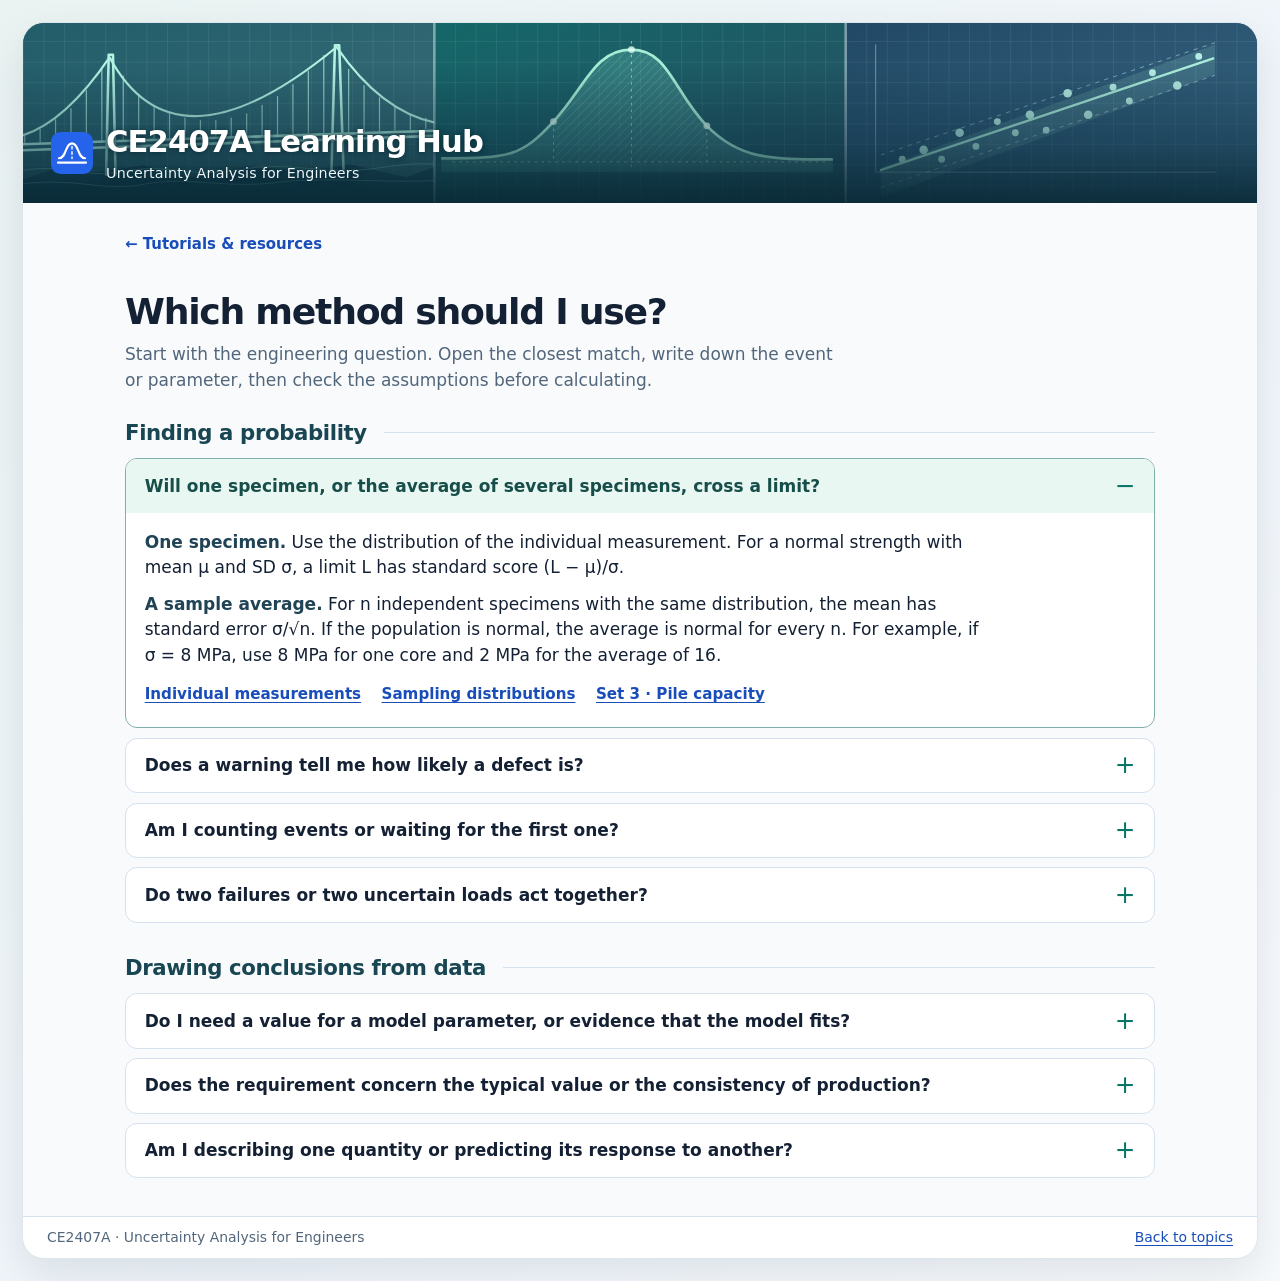
==== study-guide.html @ 6c3f40c8 "Build the CE2407A revision hub from current lecture and blended-learning notes" ====
<!doctype html>
<html lang="en">
<head>
  <meta charset="utf-8">
  <meta name="viewport" content="width=device-width,initial-scale=1">
  <meta name="theme-color" content="#163b50">
  <meta name="description" content="Choose a CE2407A probability or statistical method from the engineering question, check its assumptions, and practise it.">
  <title>Which method should I use? · CE2407A Learning Hub</title>
  <link rel="icon" href="assets/mark.svg" type="image/svg+xml">
  <link rel="stylesheet" href="styles.css">
  <style>
    .guide {max-width:1030px;margin:auto}
    .guide header {margin:1rem 0 1.5rem}
    .guide header p {max-width:67ch;color:var(--muted);margin-top:.5rem}
    .guide section + section {margin-top:1.8rem}
    .guide h2 {display:flex;align-items:center;gap:1rem;color:#184653;margin-bottom:.7rem}
    .guide h2::after {content:"";flex:1;height:1px;background:var(--edge)}
    .guide details {border:1px solid var(--edge);border-radius:12px;margin:.55rem 0;background:white}
    .guide details[open] {border-color:#81afa9}
    .guide summary {list-style:none;cursor:pointer;padding:.85rem 1.1rem;display:flex;align-items:center;justify-content:space-between;gap:1rem;font-weight:670;line-height:1.45}
    .guide summary::-webkit-details-marker {display:none}
    .guide summary::after {content:"+";flex:none;font:1.45rem/1 system-ui,sans-serif;color:var(--teal)}
    .guide details[open] summary::after {content:"−"}
    .guide details[open] summary {background:var(--teal-wash);border-radius:11px 11px 0 0;color:#174e49}
    .guide .decision {padding:1rem 1.1rem}
    .guide .decision p {max-width:78ch}
    .guide .decision p + p {margin-top:.65rem}
    .guide .decision strong {color:#204355}
    .guide .links {display:flex;flex-wrap:wrap;gap:.25rem 1.2rem;margin-top:.65rem;font-size:.89rem}
    .guide .links a {display:inline-block;padding:.25rem 0;font-weight:620}
    @media(max-width:540px) {
      .guide summary,.guide .decision {padding:.8rem}
      .guide .links {flex-direction:column;align-items:flex-start;gap:0}
    }
  </style>
</head>
<body>
  <a class="skip" href="#guide">Skip to method chooser</a>
  <div class="shell">
    <header class="masthead">
      <a class="brand" href="index.html"><img src="assets/mark.svg" alt="" width="42" height="42">
        <span><strong>CE2407A</strong> Learning Hub<small>Uncertainty Analysis for Engineers</small></span>
      </a>
    </header>
    <main id="guide" tabindex="-1">
      <div class="guide">
        <a class="back" href="index.html#/resources">← Tutorials &amp; resources</a>
        <header>
          <h1>Which method should I use?</h1>
          <p>Start with the engineering question. Open the closest match, write down the event or parameter, then check the assumptions before calculating.</p>
        </header>
        <section aria-labelledby="probability">
          <h2 id="probability">Finding a probability</h2>
          <details open>
            <summary>Will one specimen, or the average of several specimens, cross a limit?</summary>
            <div class="decision">
              <p><strong>One specimen.</strong> Use the distribution of the individual measurement. For a normal strength with mean μ and SD σ, a limit L has standard score (L − μ)/σ.</p>
              <p><strong>A sample average.</strong> For n independent specimens with the same distribution, the mean has standard error σ/√n. If the population is normal, the average is normal for every n. For example, if σ = 8 MPa, use 8 MPa for one core and 2 MPa for the average of 16.</p>
              <div class="links"><a href="index.html#/topic/5">Individual measurements</a><a href="index.html#/topic/9">Sampling distributions</a><a href="https://jiaruilei.github.io/CE2407A_Tutorial3/?question=q3">Set 3 · Pile capacity</a></div>
            </div>
          </details>
          <details>
            <summary>Does a warning tell me how likely a defect is?</summary>
            <div class="decision">
              <p><strong>Condition on the observation.</strong> Write P(defect | warning). Make two branches: defective pieces that trigger a warning, and sound pieces that trigger one. The first branch divided by the sum of both is the answer.</p>
              <p><strong>Check the denominator.</strong> If only 1% of pieces are defective, a sensor can catch most defects while still producing many false warnings. You need the prevalence and both warning rates.</p>
              <div class="links"><a href="index.html#/topic/3">Conditional probability and Bayes</a><a href="workbench.html#bayes">Try the inspection model</a><a href="https://jiaruilei.github.io/CE2407A_Tutorial1/?question=q7">Set 1 · Detectors</a></div>
            </div>
          </details>
          <details>
            <summary>Am I counting events or waiting for the first one?</summary>
            <div class="decision">
              <p><strong>Independent trials with constant p.</strong> Fix the number of trials and count successes with the binomial model. Count the trials up to and including the first success with the geometric model.</p>
              <p><strong>Continuous time or distance.</strong> For a homogeneous Poisson process with rate ν, the count in exposure t is Poisson with mean νt. The time to the first event is exponential. As a cross-check, waiting beyond t and observing zero events by t have the same probability, exp(−νt).</p>
              <div class="links"><a href="index.html#/topic/6">Counts and waiting times</a><a href="https://jiaruilei.github.io/CE2407A_Tutorial2/?question=q5">Set 2 · Stations and fuel range</a></div>
            </div>
          </details>
          <details>
            <summary>Do two failures or two uncertain loads act together?</summary>
            <div class="decision">
              <p><strong>System events.</strong> If either failure stops the system, use a union. If both must fail, use an intersection. Write P(A ∩ B) = P(A)P(B | A). Substituting P(B) for the conditional probability requires independence.</p>
              <p><strong>Load and resistance.</strong> Write the safety margin G = R − S. Its variance is Var(R) + Var(S) − 2Cov(R,S). A shared environmental driver can make the covariance material. To use a normal tail for failure, check that the margin is normal, as it is for jointly normal inputs.</p>
              <div class="links"><a href="index.html#/topic/2">System events</a><a href="index.html#/topic/7">Combining random variables</a><a href="https://jiaruilei.github.io/CE2407A_Tutorial2/?question=q8">Set 2 · Beam reliability</a></div>
            </div>
          </details>
        </section>
        <section aria-labelledby="inference">
          <h2 id="inference">Drawing conclusions from data</h2>
          <details>
            <summary>Do I need a value for a model parameter, or evidence that the model fits?</summary>
            <div class="decision">
              <p><strong>Estimate a parameter.</strong> Choose a distribution from the engineering process. For a moment estimate, equate a theoretical moment to its sample counterpart. An exponential wait with sample mean 4 hours gives a fitted rate of 1/4 per hour.</p>
              <p><strong>Assess fit.</strong> Convert the model probabilities into expected bin counts and compare them with observed counts using a chi-square goodness-of-fit test. Pool sparse bins where needed. With k final bins and m parameters fitted from the sample, use k − 1 − m degrees of freedom.</p>
              <div class="links"><a href="index.html#/topic/8">Point estimation</a><a href="index.html#/topic/12">Goodness of fit</a><a href="https://jiaruilei.github.io/CE2407A_Tutorial3/?question=q1">Set 3 · Fit a wave-height model</a></div>
            </div>
          </details>
          <details>
            <summary>Does the requirement concern the typical value or the consistency of production?</summary>
            <div class="decision">
              <p><strong>Target mean.</strong> A confidence interval estimates μ. A test compares it with a specified μ₀. For independent normal observations, use z with known population SD, or t with n − 1 degrees of freedom when the sample SD replaces it.</p>
              <p><strong>Target spread.</strong> For independent observations from a normal population, use the chi-square variance statistic (n − 1)s²/σ₀². If the concern is excessive variability, use the upper tail. Square the standard deviations before substituting.</p>
              <div class="links"><a href="index.html#/topic/10">Inference for a mean</a><a href="index.html#/topic/11">Inference for a variance</a><a href="https://jiaruilei.github.io/CE2407A_Tutorial3/?question=q5">Set 3 · Bus arrival variability</a></div>
            </div>
          </details>
          <details>
            <summary>Am I describing one quantity or predicting its response to another?</summary>
            <div class="decision">
              <p><strong>One quantity.</strong> A histogram shows the distribution of a measurement. For unequal bin widths, use density heights so that the area represents the sample fraction. Record units and inspect the tails around any engineering threshold.</p>
              <p><strong>Paired quantities.</strong> For load and its measured deflection, plot each pair together. If a straight line is plausible, regress deflection on load. The slope has units of deflection per unit load. Look for curvature in the residuals and check whether the prediction lies inside the measured load range.</p>
              <div class="links"><a href="index.html#/topic/1">Reading a histogram</a><a href="index.html#/topic/13">Regression analysis</a></div>
            </div>
          </details>
        </section>
      </div>
    </main>
    <footer><span>CE2407A · Uncertainty Analysis for Engineers</span><a href="index.html#/">Back to topics</a></footer>
  </div>
</body>
</html>
---- styles.css ----
:root {
  color-scheme: light;
  --ink:#142033; --muted:#52667b; --blue:#245fdc; --darkblue:#194dba;
  --edge:#d4e1ee; --paper:#fff; --wash:#f8fafc; --card:#eff6ff;
  --teal:#087568; --teal-wash:#e9f7f2;
  font-family:ui-sans-serif,system-ui,-apple-system,"Segoe UI",Roboto,Helvetica,Arial,sans-serif;
  color:var(--ink); font-size:17px; line-height:1.5; font-synthesis:none;
}
* {box-sizing:border-box}
body {margin:0;padding:22px;min-height:100vh;background:linear-gradient(135deg,#eaf3f2,#f0f5fb 60%,#f7fafc)}
a {color:var(--darkblue);text-underline-offset:.18em}
button,input {font:inherit}
button {cursor:pointer}
a:focus-visible,button:focus-visible,summary:focus-visible,input:focus-visible {outline:3px solid #457df2;outline-offset:3px}
h1,h2,h3,p,figure {margin:0}
h1 {font-size:clamp(1.68rem,3vw,2.13rem);line-height:1.17;letter-spacing:-.035em}
h2 {font-size:1.25rem;line-height:1.3;letter-spacing:-.018em}
h3 {font-size:1.025rem;line-height:1.35}
li+li {margin-top:.42em}
.shell {max-width:1320px;margin:auto;overflow:hidden;border:1px solid #dce7ec;border-radius:22px;background:var(--paper);box-shadow:0 16px 42px #0f172a18}
.masthead {min-height:180px;display:flex;align-items:flex-end;padding:22px 28px;background:#214e61 url("assets/masthead.svg") center/cover no-repeat;position:relative;isolation:isolate}
.masthead:before {content:"";position:absolute;inset:0;background:linear-gradient(0deg,#072631df 0%,#092c3d77 32%,transparent 76%);z-index:-1}
.brand {display:inline-flex;align-items:center;gap:13px;color:#fff;text-decoration:none;font-size:clamp(1.4rem,3vw,1.8rem);line-height:1.15;font-weight:620;letter-spacing:-.029em;text-shadow:0 1px 6px #0b2c35}
.brand small {display:block;margin-top:5px;font-size:.84rem;font-weight:500;letter-spacing:.015em;color:#eef8fa}
.brand img {flex:none}
.topnav {display:flex;gap:22px;padding:0 26px;border-bottom:1px solid var(--edge);background:white}
.topnav a {display:flex;min-height:48px;align-items:center;position:relative;text-decoration:none;color:var(--muted);font-size:.89rem;font-weight:650}
.topnav a[aria-current] {color:var(--darkblue)}
.topnav a[aria-current]:after {content:"";height:3px;background:var(--blue);position:absolute;inset:auto 0 0;border-radius:3px 3px 0 0}
main {min-height:440px;padding:28px;background:var(--wash);outline:none}
.pagehead {margin:0 0 20px}
.lede {max-width:75ch;color:var(--muted);margin:.55rem 0 0}
.group+.group {margin-top:30px}
.group-heading {display:flex;gap:16px;align-items:center;margin:0 0 11px;color:#3d5067;font-size:.94rem;font-weight:720;letter-spacing:0}
.group-heading:after {content:"";flex:1;height:1px;background:#dbe5ef}
.grid {display:grid;grid-template-columns:repeat(3,minmax(0,1fr));gap:15px}
.card {border:1px solid #c5dcf6;border-radius:14px;overflow:hidden;display:flex;flex-direction:column;min-width:0;background:var(--card)}
.card:hover {border-color:#a9c4ee;box-shadow:0 4px 14px #0f172a0f}
.card-main {display:block;flex:1;padding:16px 18px 5px;color:var(--ink);text-decoration:none}
.card-main:hover h3 {text-decoration:underline;text-underline-offset:4px}
.card-main h3 {font-size:1.17rem;margin:.55rem 0 .3rem;letter-spacing:-.022em}
.card-top,.progress-line,.review-header,.dialog-head,.practice-top,.section-top {display:flex;align-items:center;justify-content:space-between;gap:12px}
.number,.card-state,.progress-line,.minor {font-size:.78rem;color:var(--muted)}
.chapter-icon {width:44px;height:44px;border-radius:10px;background:#fff;color:#2161c4;display:inline-flex;align-items:center;justify-content:center;flex-shrink:0}
.chapter-icon svg {width:32px;height:32px}
.status-block {padding:6px 18px 11px}
.progress-line {font-size:.76rem;line-height:1.35}
progress {display:block;width:100%;height:6px;margin:5px 0 6px;background:#d5e4f4;border:none;border-radius:10px;overflow:hidden;appearance:none}
progress::-webkit-progress-bar {background:#d5e4f4;border-radius:10px}
progress::-webkit-progress-value {background:var(--blue);border-radius:10px}
progress::-moz-progress-bar {background:var(--blue);border-radius:10px}
.is-reviewed {color:var(--teal);font-weight:650}
.card-actions {display:flex;flex-wrap:wrap;gap:6px;border-top:1px solid #c5dcf6;padding:10px}
.button,.card-actions a {display:inline-flex;align-items:center;justify-content:center;text-align:center;gap:.32em;min-height:42px;border:1px solid #c1d3e7;border-radius:8px;background:#fff;color:#20354c;font-size:.86rem;font-weight:650;line-height:1.3;text-decoration:none;padding:9px 14px}
.card-actions a {flex:1;font-size:.8rem;min-height:40px;white-space:nowrap;padding:7px 10px}
.button:hover,.card-actions a:hover {background:#e9f1fc;border-color:#8eafe3}
.button.primary,.card-actions .primary {background:var(--blue);color:white;border-color:var(--blue)}
.button.primary:hover,.card-actions .primary:hover {background:var(--darkblue)}
.button.danger {background:#ab2b36;border-color:#ab2b36;color:#fff}
.button.selected {border-color:#719adc;background:#edf4ff;color:var(--darkblue)}
.ext {font-size:.8em}
.back,.text-action {background:none;border:none;padding:0;color:var(--darkblue);font-weight:650;font-size:.88rem;text-decoration:none}
.back {display:inline-flex;align-items:center;min-height:36px;margin:-6px 0 12px}
.back:hover,.text-action:hover {text-decoration:underline}
.actions {display:flex;flex-wrap:wrap;gap:8px;align-items:center}
.review-header {align-items:flex-start;flex-wrap:wrap;margin-bottom:20px}
.topic-title {display:flex;align-items:center;gap:14px}
.topic-title .chapter-icon {width:50px;height:50px;background:#e6efff}
.topic-title .chapter-icon svg {width:38px;height:38px}
.layout {display:grid;grid-template-columns:minmax(0,1fr) minmax(200px,250px);gap:18px;align-items:start}
.stack {display:grid;gap:14px;min-width:0}
.panel,.disclose,.aside-box {background:#fff;border:1px solid var(--edge);border-radius:13px}
.panel,.aside-box {padding:19px 21px}
.panel>p,.panel>ul,.panel>ol {margin-top:.65rem}
.section-top {margin-bottom:14px}
.chart-wrap {background:#f2f8fa;border:1px solid #d5e7e8;border-radius:10px;padding:10px}
.chart-wrap svg {display:block;width:100%;height:auto}
.chart-wrap figcaption {font-size:.83rem;color:#384f5c;margin:7px 3px 1px}
.concept-layout {display:grid;grid-template-columns:minmax(0,.95fr) minmax(0,1.2fr);gap:14px;align-items:start}
.ideas {display:grid;gap:9px}
.idea {padding:10px 13px;border:1px solid #dce6ef;border-radius:9px;background:#f8fafc;overflow-wrap:anywhere}
.idea p,.example-text,.disclose p,.disclose li,.panel li {font-size:.94rem}
.idea p {margin-top:4px}
.formula {display:block;color:#183c68;font-family:"Cambria Math",Cambria,Georgia,serif;font-size:1.1rem;margin:5px 0;font-weight:600}
.disclose {padding:0 19px}
summary {cursor:pointer}
.disclose>summary {min-height:51px;display:flex;align-items:center;justify-content:space-between;gap:14px;font-weight:700;list-style:none}
.disclose>summary::after {content:"+";font-size:1.2rem;color:var(--darkblue)}
.disclose[open]>summary::after {content:"−"}
summary::-webkit-details-marker {display:none}
.disclose>div {padding:.1rem 0 1rem}
.disclose ul,.disclose ol {margin:.2rem 0;padding-left:1.4rem}
.reveal {margin-top:12px}
.reveal>summary {color:var(--darkblue);font-weight:650;font-size:.88rem}
.reveal[open]>p {margin-top:6px}
.aside-box {display:grid;gap:11px;font-size:.92rem}
.aside-box .button {width:100%}
.links {display:grid;gap:9px}
.links a {font-weight:600}
.resource-grid {display:grid;grid-template-columns:repeat(2,minmax(0,1fr));gap:14px}
.resource {display:block;padding:16px 18px;background:white;border:1px solid var(--edge);border-radius:11px;text-decoration:none}
.resource:hover {border-color:#94b3de}
.resource span {display:block;margin-top:4px;color:var(--muted);font-size:.9rem}
.practice {max-width:850px;margin:0 auto}
.practice-top {margin:0 0 10px}
.practice-top .back {margin:0}
.segments {display:flex;gap:6px;margin:0 0 15px}
.segments>span {height:6px;flex:1;border-radius:5px;background:#dfe8f1}
.segments .current {background:#80a4e8}.segments .right {background:#20937b}.segments .wrong {background:#cb704d}
.practice .panel {padding:clamp(18px,3.2vw,34px)}
.question {margin:.55rem 0 1rem;font-size:clamp(1.25rem,2.4vw,1.67rem);line-height:1.34}
.choices {display:grid;gap:9px;border:0;margin:0 0 16px;padding:0}
.choice {display:flex;align-items:baseline;gap:12px;position:relative;padding:13px 14px;border:1px solid #ccdbe9;border-radius:9px;cursor:pointer;line-height:1.45}
.choice:has(input:checked) {border-color:#5a88da;background:#edf4ff}
.choice input {width:17px;height:17px;flex:none;accent-color:var(--blue)}
.choice:has(input:disabled) {cursor:default}
.choice.solution {border-color:#7eb5a4;background:#edf8f3}
.feedback {margin:15px 0;padding:15px 17px;border-radius:9px;background:#edf8f4;border-left:4px solid #308e75}
.feedback.incorrect {background:#fff5e9;border-color:#b9772e}
.feedback p {margin-top:6px}
.error {color:#9e252f;font-weight:650}
.error:not(:empty) {margin:0 0 9px}
.numeric-label {display:block;font-weight:650;margin-bottom:6px}
.numeric-row {display:flex;align-items:center;gap:12px}
.numeric-row input {padding:10px 12px;width:min(230px,70%);border:1px solid #b7cadc;border-radius:8px}
.numeric-help {margin:6px 0 14px}
.hint-box {margin:0 0 15px;padding:9px 13px;background:#f2f6fd;border:1px solid var(--edge);border-radius:8px;font-size:.9rem}
.hint-box summary {color:var(--darkblue);font-weight:650}
.hint-box p {margin-top:6px}
.score {font-size:2.3rem;font-weight:750;letter-spacing:-.06em;margin:8px 0;color:var(--darkblue)}
.score span {font-size:1rem;color:var(--muted);font-weight:550;letter-spacing:0}
.results {margin-top:18px}
footer {display:flex;align-items:center;justify-content:space-between;flex-wrap:wrap;gap:6px 16px;padding:10px 24px;border-top:1px solid var(--edge);color:var(--muted);font-size:.82rem}
footer .text-action {min-height:42px;color:var(--muted);font-size:.8rem}
.notice {padding:10px 24px;color:#755420;background:#fff6d9;font-size:.86rem}
dialog {background:white;color:var(--ink);border:1px solid var(--edge);border-radius:13px;padding:22px;width:min(450px,calc(100% - 28px));box-shadow:0 16px 48px #14203333}
dialog::backdrop {background:#15243788}
dialog>p {margin:12px 0 18px}
dialog .actions {justify-content:flex-end}
.diagram-dialog {width:min(760px,calc(100% - 22px))}
.dialog-head {margin-bottom:12px}
.sr-only,.skip:not(:focus) {position:absolute;width:1px;height:1px;overflow:hidden;clip-path:inset(50%);white-space:nowrap}
.skip:focus {position:fixed;top:10px;left:12px;background:white;padding:10px;z-index:10}
@media (max-width:1000px) {.grid{grid-template-columns:repeat(2,minmax(0,1fr))}.layout{grid-template-columns:minmax(0,1fr) 190px}.concept-layout{grid-template-columns:1fr}}
@media (max-width:760px) {body{padding:10px}.shell{border-radius:15px}.masthead{min-height:143px;padding:18px}.topnav{padding:0 18px}main{padding:19px 16px}.layout{grid-template-columns:1fr}.concept-layout{grid-template-columns:1fr}.resource-grid{grid-template-columns:1fr}.panel,.aside-box{padding:15px}.review-header{gap:14px}.pagehead{margin-bottom:16px}footer{padding:8px 16px}}
@media (max-width:500px) {body{padding:0}.shell{border-width:0;border-radius:0}.masthead{min-height:128px;background-size:auto 135px}.grid{grid-template-columns:1fr;gap:12px}.group+.group{margin-top:24px}.card-main{padding:14px 16px 5px}.brand img{width:35px;height:35px}.brand small{font-size:.73rem}.practice-top{gap:4px}.actions .button{min-height:44px}.card-actions a{min-height:44px}footer{font-size:.76rem}}
@media print {body{background:white;padding:0}.shell{box-shadow:none;border:0}.masthead{min-height:0;padding:8px;background:#fff}.brand,.brand small{color:#142033;text-shadow:none}.topnav,footer,.text-action,.actions,.back,.topic-title .chapter-icon{display:none}.layout,.concept-layout{display:block}.aside-box{display:none}main{padding:0;background:white}.panel,.idea{break-inside:avoid}}
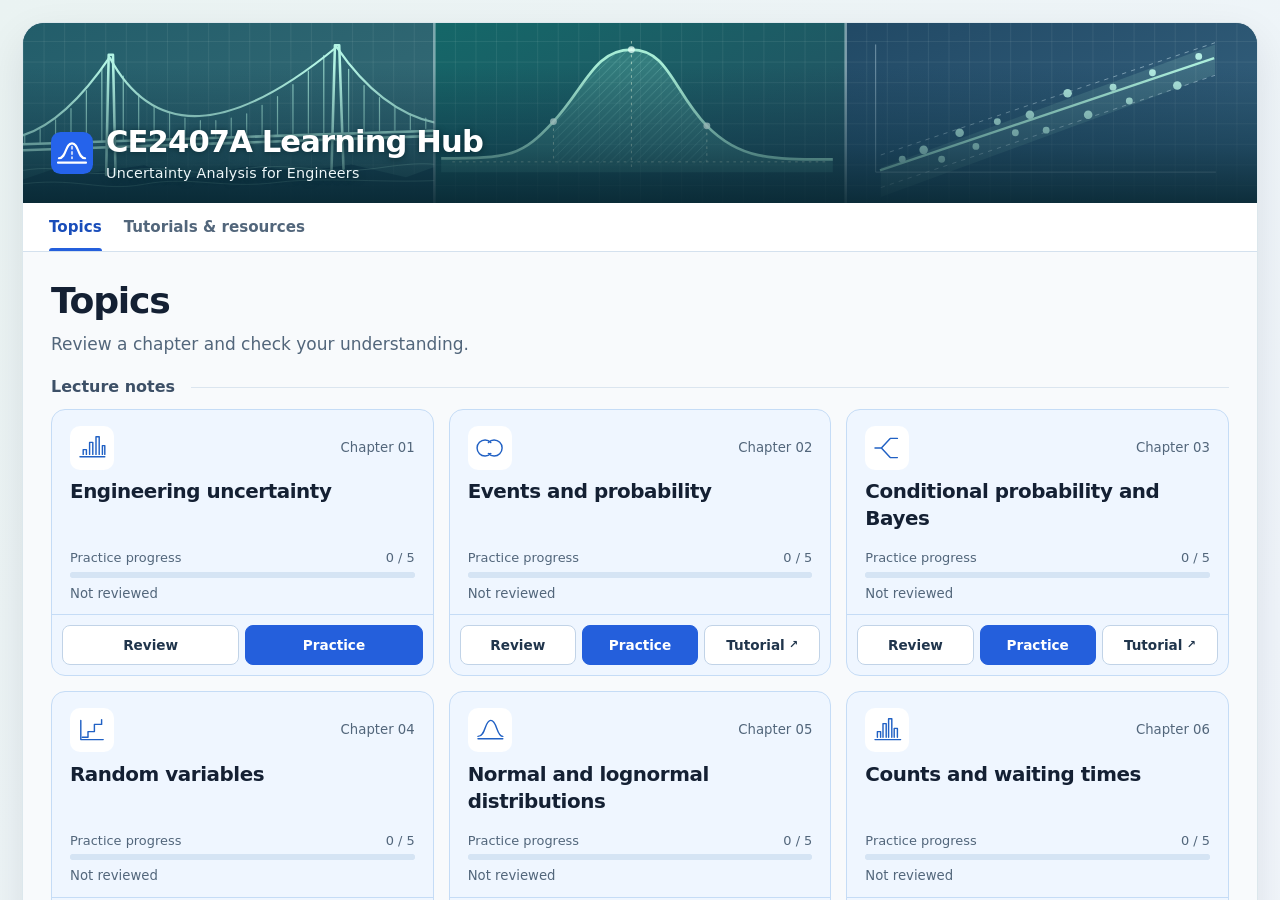
==== commit 2de735cf: "Remove MATLAB resources, method chooser and workbench from the revision hub" ====
--- a/study-guide.html
+++ b/study-guide.html
@@ -2,118 +2,10 @@
 <html lang="en">
 <head>
   <meta charset="utf-8">
-  <meta name="viewport" content="width=device-width,initial-scale=1">
-  <meta name="theme-color" content="#163b50">
-  <meta name="description" content="Choose a CE2407A probability or statistical method from the engineering question, check its assumptions, and practise it.">
-  <title>Which method should I use? · CE2407A Learning Hub</title>
-  <link rel="icon" href="assets/mark.svg" type="image/svg+xml">
-  <link rel="stylesheet" href="styles.css">
-  <style>
-    .guide {max-width:1030px;margin:auto}
-    .guide header {margin:1rem 0 1.5rem}
-    .guide header p {max-width:67ch;color:var(--muted);margin-top:.5rem}
-    .guide section + section {margin-top:1.8rem}
-    .guide h2 {display:flex;align-items:center;gap:1rem;color:#184653;margin-bottom:.7rem}
-    .guide h2::after {content:"";flex:1;height:1px;background:var(--edge)}
-    .guide details {border:1px solid var(--edge);border-radius:12px;margin:.55rem 0;background:white}
-    .guide details[open] {border-color:#81afa9}
-    .guide summary {list-style:none;cursor:pointer;padding:.85rem 1.1rem;display:flex;align-items:center;justify-content:space-between;gap:1rem;font-weight:670;line-height:1.45}
-    .guide summary::-webkit-details-marker {display:none}
-    .guide summary::after {content:"+";flex:none;font:1.45rem/1 system-ui,sans-serif;color:var(--teal)}
-    .guide details[open] summary::after {content:"−"}
-    .guide details[open] summary {background:var(--teal-wash);border-radius:11px 11px 0 0;color:#174e49}
-    .guide .decision {padding:1rem 1.1rem}
-    .guide .decision p {max-width:78ch}
-    .guide .decision p + p {margin-top:.65rem}
-    .guide .decision strong {color:#204355}
-    .guide .links {display:flex;flex-wrap:wrap;gap:.25rem 1.2rem;margin-top:.65rem;font-size:.89rem}
-    .guide .links a {display:inline-block;padding:.25rem 0;font-weight:620}
-    @media(max-width:540px) {
-      .guide summary,.guide .decision {padding:.8rem}
-      .guide .links {flex-direction:column;align-items:flex-start;gap:0}
-    }
-  </style>
+  <meta name="viewport" content="width=device-width, initial-scale=1">
+  <meta name="robots" content="noindex">
+  <meta http-equiv="refresh" content="0; url=./index.html#/">
+  <title>CE2407A Learning Hub</title>
 </head>
-<body>
-  <a class="skip" href="#guide">Skip to method chooser</a>
-  <div class="shell">
-    <header class="masthead">
-      <a class="brand" href="index.html"><img src="assets/mark.svg" alt="" width="42" height="42">
-        <span><strong>CE2407A</strong> Learning Hub<small>Uncertainty Analysis for Engineers</small></span>
-      </a>
-    </header>
-    <main id="guide" tabindex="-1">
-      <div class="guide">
-        <a class="back" href="index.html#/resources">← Tutorials &amp; resources</a>
-        <header>
-          <h1>Which method should I use?</h1>
-          <p>Start with the engineering question. Open the closest match, write down the event or parameter, then check the assumptions before calculating.</p>
-        </header>
-        <section aria-labelledby="probability">
-          <h2 id="probability">Finding a probability</h2>
-          <details open>
-            <summary>Will one specimen, or the average of several specimens, cross a limit?</summary>
-            <div class="decision">
-              <p><strong>One specimen.</strong> Use the distribution of the individual measurement. For a normal strength with mean μ and SD σ, a limit L has standard score (L − μ)/σ.</p>
-              <p><strong>A sample average.</strong> For n independent specimens with the same distribution, the mean has standard error σ/√n. If the population is normal, the average is normal for every n. For example, if σ = 8 MPa, use 8 MPa for one core and 2 MPa for the average of 16.</p>
-              <div class="links"><a href="index.html#/topic/5">Individual measurements</a><a href="index.html#/topic/9">Sampling distributions</a><a href="https://jiaruilei.github.io/CE2407A_Tutorial3/?question=q3">Set 3 · Pile capacity</a></div>
-            </div>
-          </details>
-          <details>
-            <summary>Does a warning tell me how likely a defect is?</summary>
-            <div class="decision">
-              <p><strong>Condition on the observation.</strong> Write P(defect | warning). Make two branches: defective pieces that trigger a warning, and sound pieces that trigger one. The first branch divided by the sum of both is the answer.</p>
-              <p><strong>Check the denominator.</strong> If only 1% of pieces are defective, a sensor can catch most defects while still producing many false warnings. You need the prevalence and both warning rates.</p>
-              <div class="links"><a href="index.html#/topic/3">Conditional probability and Bayes</a><a href="workbench.html#bayes">Try the inspection model</a><a href="https://jiaruilei.github.io/CE2407A_Tutorial1/?question=q7">Set 1 · Detectors</a></div>
-            </div>
-          </details>
-          <details>
-            <summary>Am I counting events or waiting for the first one?</summary>
-            <div class="decision">
-              <p><strong>Independent trials with constant p.</strong> Fix the number of trials and count successes with the binomial model. Count the trials up to and including the first success with the geometric model.</p>
-              <p><strong>Continuous time or distance.</strong> For a homogeneous Poisson process with rate ν, the count in exposure t is Poisson with mean νt. The time to the first event is exponential. As a cross-check, waiting beyond t and observing zero events by t have the same probability, exp(−νt).</p>
-              <div class="links"><a href="index.html#/topic/6">Counts and waiting times</a><a href="https://jiaruilei.github.io/CE2407A_Tutorial2/?question=q5">Set 2 · Stations and fuel range</a></div>
-            </div>
-          </details>
-          <details>
-            <summary>Do two failures or two uncertain loads act together?</summary>
-            <div class="decision">
-              <p><strong>System events.</strong> If either failure stops the system, use a union. If both must fail, use an intersection. Write P(A ∩ B) = P(A)P(B | A). Substituting P(B) for the conditional probability requires independence.</p>
-              <p><strong>Load and resistance.</strong> Write the safety margin G = R − S. Its variance is Var(R) + Var(S) − 2Cov(R,S). A shared environmental driver can make the covariance material. To use a normal tail for failure, check that the margin is normal, as it is for jointly normal inputs.</p>
-              <div class="links"><a href="index.html#/topic/2">System events</a><a href="index.html#/topic/7">Combining random variables</a><a href="https://jiaruilei.github.io/CE2407A_Tutorial2/?question=q8">Set 2 · Beam reliability</a></div>
-            </div>
-          </details>
-        </section>
-        <section aria-labelledby="inference">
-          <h2 id="inference">Drawing conclusions from data</h2>
-          <details>
-            <summary>Do I need a value for a model parameter, or evidence that the model fits?</summary>
-            <div class="decision">
-              <p><strong>Estimate a parameter.</strong> Choose a distribution from the engineering process. For a moment estimate, equate a theoretical moment to its sample counterpart. An exponential wait with sample mean 4 hours gives a fitted rate of 1/4 per hour.</p>
-              <p><strong>Assess fit.</strong> Convert the model probabilities into expected bin counts and compare them with observed counts using a chi-square goodness-of-fit test. Pool sparse bins where needed. With k final bins and m parameters fitted from the sample, use k − 1 − m degrees of freedom.</p>
-              <div class="links"><a href="index.html#/topic/8">Point estimation</a><a href="index.html#/topic/12">Goodness of fit</a><a href="https://jiaruilei.github.io/CE2407A_Tutorial3/?question=q1">Set 3 · Fit a wave-height model</a></div>
-            </div>
-          </details>
-          <details>
-            <summary>Does the requirement concern the typical value or the consistency of production?</summary>
-            <div class="decision">
-              <p><strong>Target mean.</strong> A confidence interval estimates μ. A test compares it with a specified μ₀. For independent normal observations, use z with known population SD, or t with n − 1 degrees of freedom when the sample SD replaces it.</p>
-              <p><strong>Target spread.</strong> For independent observations from a normal population, use the chi-square variance statistic (n − 1)s²/σ₀². If the concern is excessive variability, use the upper tail. Square the standard deviations before substituting.</p>
-              <div class="links"><a href="index.html#/topic/10">Inference for a mean</a><a href="index.html#/topic/11">Inference for a variance</a><a href="https://jiaruilei.github.io/CE2407A_Tutorial3/?question=q5">Set 3 · Bus arrival variability</a></div>
-            </div>
-          </details>
-          <details>
-            <summary>Am I describing one quantity or predicting its response to another?</summary>
-            <div class="decision">
-              <p><strong>One quantity.</strong> A histogram shows the distribution of a measurement. For unequal bin widths, use density heights so that the area represents the sample fraction. Record units and inspect the tails around any engineering threshold.</p>
-              <p><strong>Paired quantities.</strong> For load and its measured deflection, plot each pair together. If a straight line is plausible, regress deflection on load. The slope has units of deflection per unit load. Look for curvature in the residuals and check whether the prediction lies inside the measured load range.</p>
-              <div class="links"><a href="index.html#/topic/1">Reading a histogram</a><a href="index.html#/topic/13">Regression analysis</a></div>
-            </div>
-          </details>
-        </section>
-      </div>
-    </main>
-    <footer><span>CE2407A · Uncertainty Analysis for Engineers</span><a href="index.html#/">Back to topics</a></footer>
-  </div>
-</body>
+<body><p>Continue to the <a href="./index.html#/">CE2407A topic reviews</a>.</p></body>
 </html>
